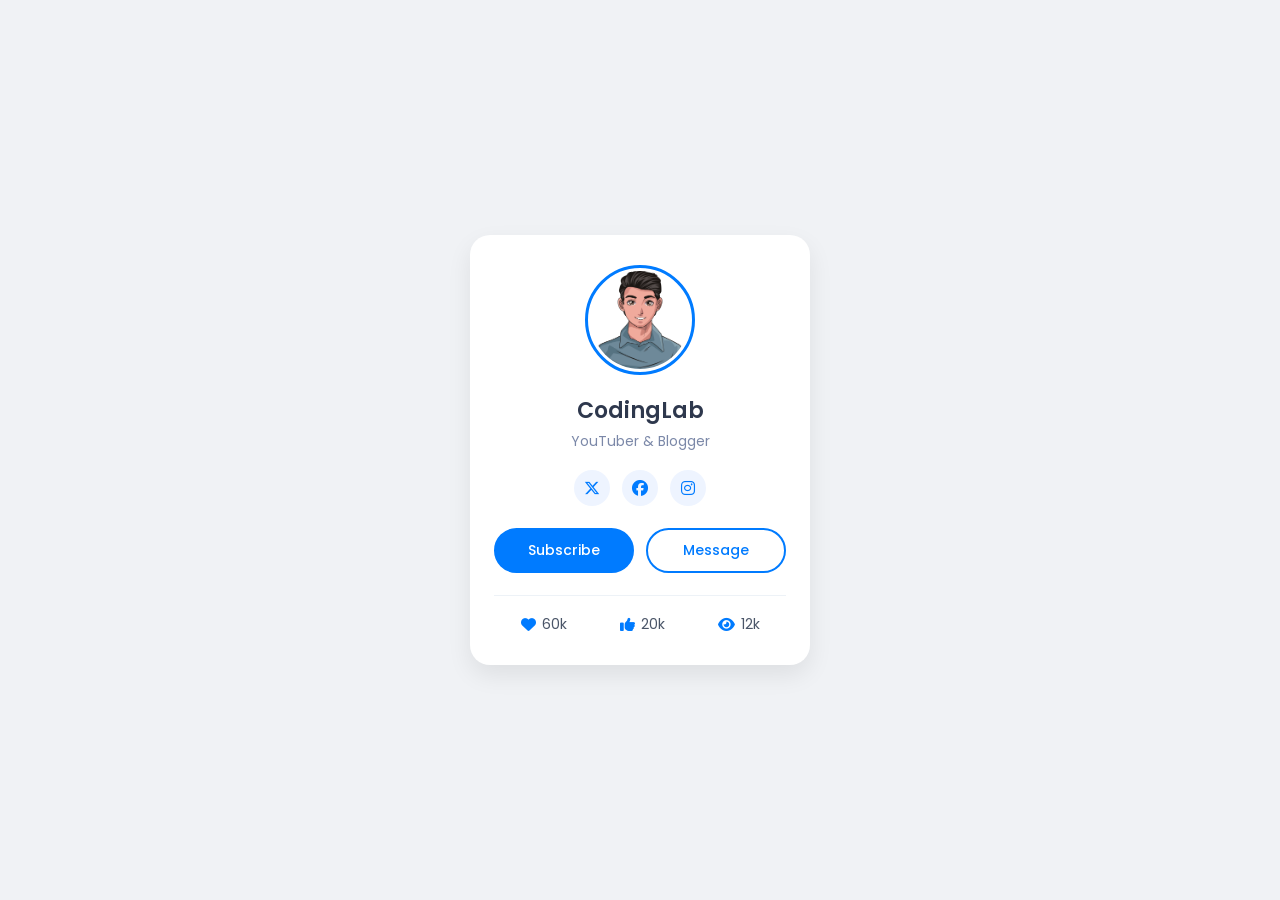
==== index.html @ 79c1c294 "profile cars is almost done !" ====
<!DOCTYPE html>
<html lang="en">
<head>
  <meta charset="UTF-8">
  <meta name="viewport" content="width=device-width, initial-scale=1.0">
  <title>Responsive Profile Card</title>
  <link rel="stylesheet" href="style.css">
  <link rel="stylesheet" href="https://cdnjs.cloudflare.com/ajax/libs/font-awesome/6.4.0/css/all.min.css">
</head>
<body>
  <div class="card">
    <div class="profile-pic">
      <img src="img-png.webp" alt="Profile Photo">
    </div>
    <h2>CodingLab</h2>
    <p>YouTuber &amp; Blogger</p>
    <div class="social">
      <a href="#" aria-label="X / Twitter"><i class="fab fa-x-twitter"></i></a>
      <a href="#" aria-label="Facebook"><i class="fab fa-facebook"></i></a>
      <a href="#" aria-label="Instagram"><i class="fab fa-instagram"></i></a>
    </div>
    <div class="buttons">
      <button type="button" class="btn primary-btn">Subscribe</button>
      <button type="button" class="btn secondary-btn">Message</button>
    </div>
    <div class="stats">
      <div class="stat-item"><i class="fas fa-heart"></i> <span>60k</span></div>
      <div class="stat-item"><i class="fas fa-thumbs-up"></i> <span>20k</span></div>
      <div class="stat-item"><i class="fas fa-eye"></i> <span>12k</span></div>
    </div>
  </div>
</body>
</html>
---- style.css ----
@import url("https://fonts.googleapis.com/css2?family=Poppins:wght@300;400;500;600&display=swap");

* {
  box-sizing: border-box;
  margin: 0;
  padding: 0;
}

body {
  font-family:
    "Poppins",
    -apple-system,
    BlinkMacSystemFont,
    "Segoe UI",
    Roboto,
    sans-serif;
  background-color: #f0f2f5;
  display: flex;
  justify-content: center;
  align-items: center;
  min-height: 100vh;
  padding: 20px;
}

.card {
  position: relative;
  width: 100%;
  max-width: 340px;
  background: #ffffff;
  border-radius: 20px;
  padding: 30px 24px;
  text-align: center;
  box-shadow: 0 10px 25px rgba(0, 0, 0, 0.08);
}

.profile-pic {
  display: inline-block;
  margin-bottom: 12px;
}

.profile-pic img {
  width: 110px;
  height: 110px;
  border-radius: 50%;
  object-fit: cover;
  border: 3px solid #007bff;
  padding: 3px;
  display: block;
}

h2 {
  font-size: 22px;
  font-weight: 600;
  color: #2e384d;
  margin-bottom: 4px;
}

p {
  font-size: 14px;
  color: #7b88a8;
  margin-bottom: 18px;
}

.social {
  display: flex;
  justify-content: center;
  gap: 12px;
  margin-bottom: 22px;
}

.social a {
  width: 36px;
  height: 36px;
  border-radius: 50%;
  background-color: #eef4ff;
  color: #007bff;
  display: flex;
  align-items: center;
  justify-content: center;
  text-decoration: none;
  font-size: 16px;
  transition: all 0.3s ease;
}

.social a:hover {
  background-color: #007bff;
  color: #ffffff;
  transform: translateY(-2px);
}

.buttons {
  display: flex;
  justify-content: center;
  gap: 12px;
  margin-bottom: 22px;
}

.btn {
  flex: 1;
  padding: 10px 18px;
  border-radius: 25px;
  font-size: 14px;
  font-weight: 500;
  font-family: inherit;
  cursor: pointer;
  transition: all 0.3s ease;
  border: 2px solid #007bff;
  outline: none;
}

.primary-btn {
  background-color: #007bff;
  color: #ffffff;
}

.primary-btn:hover {
  background-color: #0056b3;
  border-color: #0056b3;
  box-shadow: 0 4px 12px rgba(0, 123, 255, 0.25);
}

.secondary-btn {
  background-color: transparent;
  color: #007bff;
}

.secondary-btn:hover {
  background-color: #007bff;
  color: #ffffff;
  box-shadow: 0 4px 12px rgba(0, 123, 255, 0.15);
}

.stats {
  display: flex;
  justify-content: space-around;
  padding-top: 18px;
  border-top: 1px solid #edf2f7;
  color: #4a5568;
  font-size: 14px;
}

.stat-item {
  display: flex;
  align-items: center;
  gap: 6px;
}

.stat-item i {
  color: #007bff;
  font-size: 15px;
}
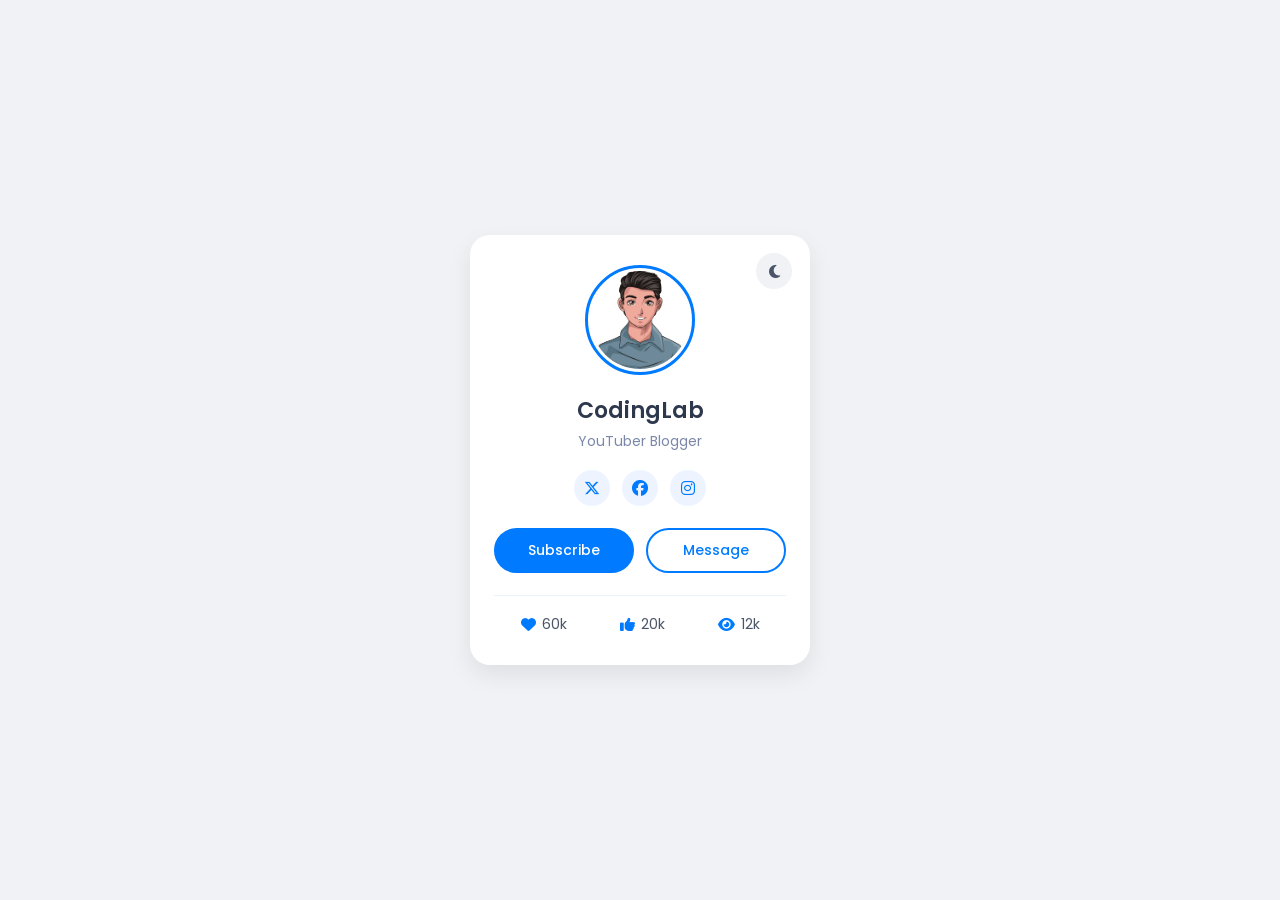
==== commit 26abeff6: "remove remove &amp" ====
--- a/index.html
+++ b/index.html
@@ -9,11 +9,15 @@
 </head>
 <body>
   <div class="card">
+    <button type="button" class="theme-toggle" id="theme-toggle" aria-label="Toggle theme">
+      <i class="fas fa-moon"></i>
+    </button>
+
     <div class="profile-pic">
       <img src="img-png.webp" alt="Profile Photo">
     </div>
     <h2>CodingLab</h2>
-    <p>YouTuber &amp; Blogger</p>
+    <p>YouTuber  Blogger</p>
     <div class="social">
       <a href="#" aria-label="X / Twitter"><i class="fab fa-x-twitter"></i></a>
       <a href="#" aria-label="Facebook"><i class="fab fa-facebook"></i></a>
@@ -29,5 +33,7 @@
       <div class="stat-item"><i class="fas fa-eye"></i> <span>12k</span></div>
     </div>
   </div>
+
+  <script src="script.js"></script>
 </body>
 </html>
--- a/style.css
+++ b/style.css
@@ -1,4 +1,36 @@
 @import url("https://fonts.googleapis.com/css2?family=Poppins:wght@300;400;500;600&display=swap");
+
+:root {
+  --bg-color: #f0f2f5;
+  --card-bg: #ffffff;
+  --card-shadow: 0 10px 25px rgba(0, 0, 0, 0.08);
+  --title-color: #2e384d;
+  --subtext-color: #7b88a8;
+  --primary-color: #007bff;
+  --primary-hover: #0056b3;
+  --social-bg: #eef4ff;
+  --social-color: #007bff;
+  --border-color: #edf2f7;
+  --stat-color: #4a5568;
+  --toggle-bg: #f0f2f5;
+  --toggle-color: #4a5568;
+}
+
+body.dark-mode {
+  --bg-color: #121418;
+  --card-bg: #1e2229;
+  --card-shadow: 0 12px 30px rgba(0, 0, 0, 0.45);
+  --title-color: #f1f5f9;
+  --subtext-color: #94a3b8;
+  --primary-color: #3b82f6;
+  --primary-hover: #2563eb;
+  --social-bg: #2d333f;
+  --social-color: #60a5fa;
+  --border-color: #2d333f;
+  --stat-color: #cbd5e1;
+  --toggle-bg: #2d333f;
+  --toggle-color: #f59e0b;
+}
 
 * {
   box-sizing: border-box;
@@ -14,23 +46,50 @@
     "Segoe UI",
     Roboto,
     sans-serif;
-  background-color: #f0f2f5;
+  background-color: var(--bg-color);
   display: flex;
   justify-content: center;
   align-items: center;
   min-height: 100vh;
   padding: 20px;
+  transition: background-color 0.3s ease;
 }
 
 .card {
   position: relative;
   width: 100%;
   max-width: 340px;
-  background: #ffffff;
+  background: var(--card-bg);
   border-radius: 20px;
   padding: 30px 24px;
   text-align: center;
-  box-shadow: 0 10px 25px rgba(0, 0, 0, 0.08);
+  box-shadow: var(--card-shadow);
+  transition:
+    background-color 0.3s ease,
+    box-shadow 0.3s ease;
+}
+
+.theme-toggle {
+  position: absolute;
+  top: 18px;
+  right: 18px;
+  width: 36px;
+  height: 36px;
+  border-radius: 50%;
+  border: none;
+  background-color: var(--toggle-bg);
+  color: var(--toggle-color);
+  font-size: 15px;
+  cursor: pointer;
+  display: flex;
+  align-items: center;
+  justify-content: center;
+  transition: all 0.3s ease;
+  outline: none;
+}
+
+.theme-toggle:hover {
+  transform: rotate(20deg) scale(1.08);
 }
 
 .profile-pic {
@@ -43,22 +102,25 @@
   height: 110px;
   border-radius: 50%;
   object-fit: cover;
-  border: 3px solid #007bff;
+  border: 3px solid var(--primary-color);
   padding: 3px;
   display: block;
+  transition: border-color 0.3s ease;
 }
 
 h2 {
   font-size: 22px;
   font-weight: 600;
-  color: #2e384d;
+  color: var(--title-color);
   margin-bottom: 4px;
+  transition: color 0.3s ease;
 }
 
 p {
   font-size: 14px;
-  color: #7b88a8;
+  color: var(--subtext-color);
   margin-bottom: 18px;
+  transition: color 0.3s ease;
 }
 
 .social {
@@ -72,8 +134,8 @@
   width: 36px;
   height: 36px;
   border-radius: 50%;
-  background-color: #eef4ff;
-  color: #007bff;
+  background-color: var(--social-bg);
+  color: var(--social-color);
   display: flex;
   align-items: center;
   justify-content: center;
@@ -83,7 +145,7 @@
 }
 
 .social a:hover {
-  background-color: #007bff;
+  background-color: var(--primary-color);
   color: #ffffff;
   transform: translateY(-2px);
 }
@@ -104,39 +166,42 @@
   font-family: inherit;
   cursor: pointer;
   transition: all 0.3s ease;
-  border: 2px solid #007bff;
+  border: 2px solid var(--primary-color);
   outline: none;
 }
 
 .primary-btn {
-  background-color: #007bff;
+  background-color: var(--primary-color);
   color: #ffffff;
 }
 
 .primary-btn:hover {
-  background-color: #0056b3;
-  border-color: #0056b3;
-  box-shadow: 0 4px 12px rgba(0, 123, 255, 0.25);
+  background-color: var(--primary-hover);
+  border-color: var(--primary-hover);
+  box-shadow: 0 4px 12px rgba(59, 130, 246, 0.3);
 }
 
 .secondary-btn {
   background-color: transparent;
-  color: #007bff;
+  color: var(--primary-color);
 }
 
 .secondary-btn:hover {
-  background-color: #007bff;
+  background-color: var(--primary-color);
   color: #ffffff;
-  box-shadow: 0 4px 12px rgba(0, 123, 255, 0.15);
+  box-shadow: 0 4px 12px rgba(59, 130, 246, 0.2);
 }
 
 .stats {
   display: flex;
   justify-content: space-around;
   padding-top: 18px;
-  border-top: 1px solid #edf2f7;
-  color: #4a5568;
+  border-top: 1px solid var(--border-color);
+  color: var(--stat-color);
   font-size: 14px;
+  transition:
+    border-color 0.3s ease,
+    color 0.3s ease;
 }
 
 .stat-item {
@@ -146,6 +211,7 @@
 }
 
 .stat-item i {
-  color: #007bff;
+  color: var(--primary-color);
   font-size: 15px;
-}
+  transition: color 0.3s ease;
+}
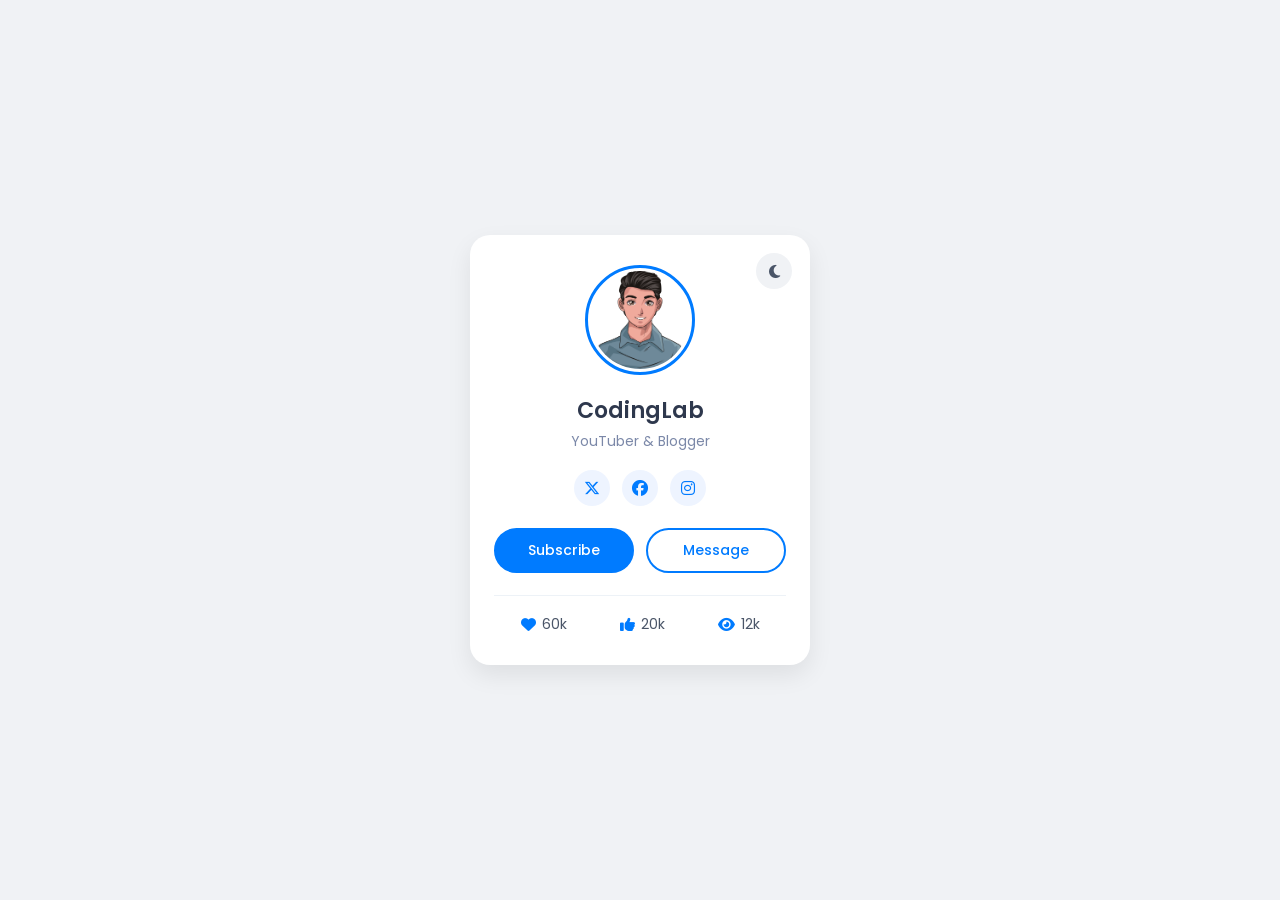
==== commit e8dfd3ac: "fixed &amp" ====
--- a/index.html
+++ b/index.html
@@ -17,7 +17,7 @@
       <img src="img-png.webp" alt="Profile Photo">
     </div>
     <h2>CodingLab</h2>
-    <p>YouTuber  Blogger</p>
+    <p>YouTuber &amp; Blogger</p>
     <div class="social">
       <a href="#" aria-label="X / Twitter"><i class="fab fa-x-twitter"></i></a>
       <a href="#" aria-label="Facebook"><i class="fab fa-facebook"></i></a>
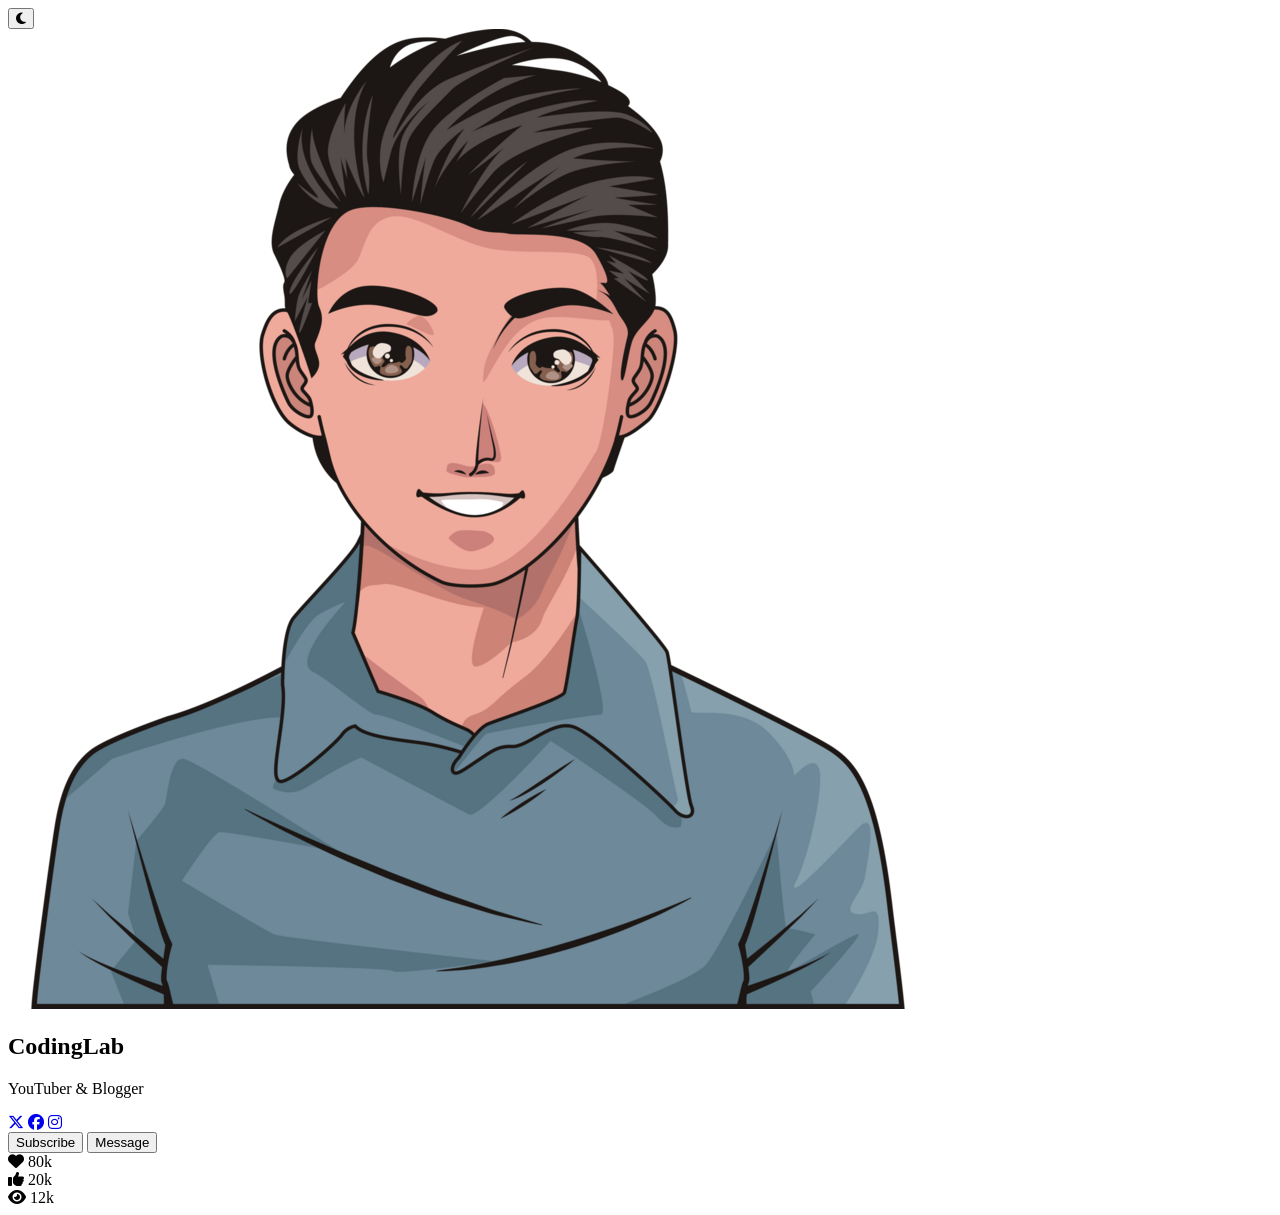
==== commit 1725c0b0: "change inside 60k to 90k" ====
--- a/index.html
+++ b/index.html
@@ -3,7 +3,7 @@
 <head>
   <meta charset="UTF-8">
   <meta name="viewport" content="width=device-width, initial-scale=1.0">
-  <title>Responsive Profile Card</title>
+  <title>Responsive Card</title>
   <link rel="stylesheet" href="style.css">
   <link rel="stylesheet" href="https://cdnjs.cloudflare.com/ajax/libs/font-awesome/6.4.0/css/all.min.css">
 </head>
@@ -28,7 +28,7 @@
       <button type="button" class="btn secondary-btn">Message</button>
     </div>
     <div class="stats">
-      <div class="stat-item"><i class="fas fa-heart"></i> <span>60k</span></div>
+      <div class="stat-item"><i class="fas fa-heart"></i> <span>80k</span></div>
       <div class="stat-item"><i class="fas fa-thumbs-up"></i> <span>20k</span></div>
       <div class="stat-item"><i class="fas fa-eye"></i> <span>12k</span></div>
     </div>
